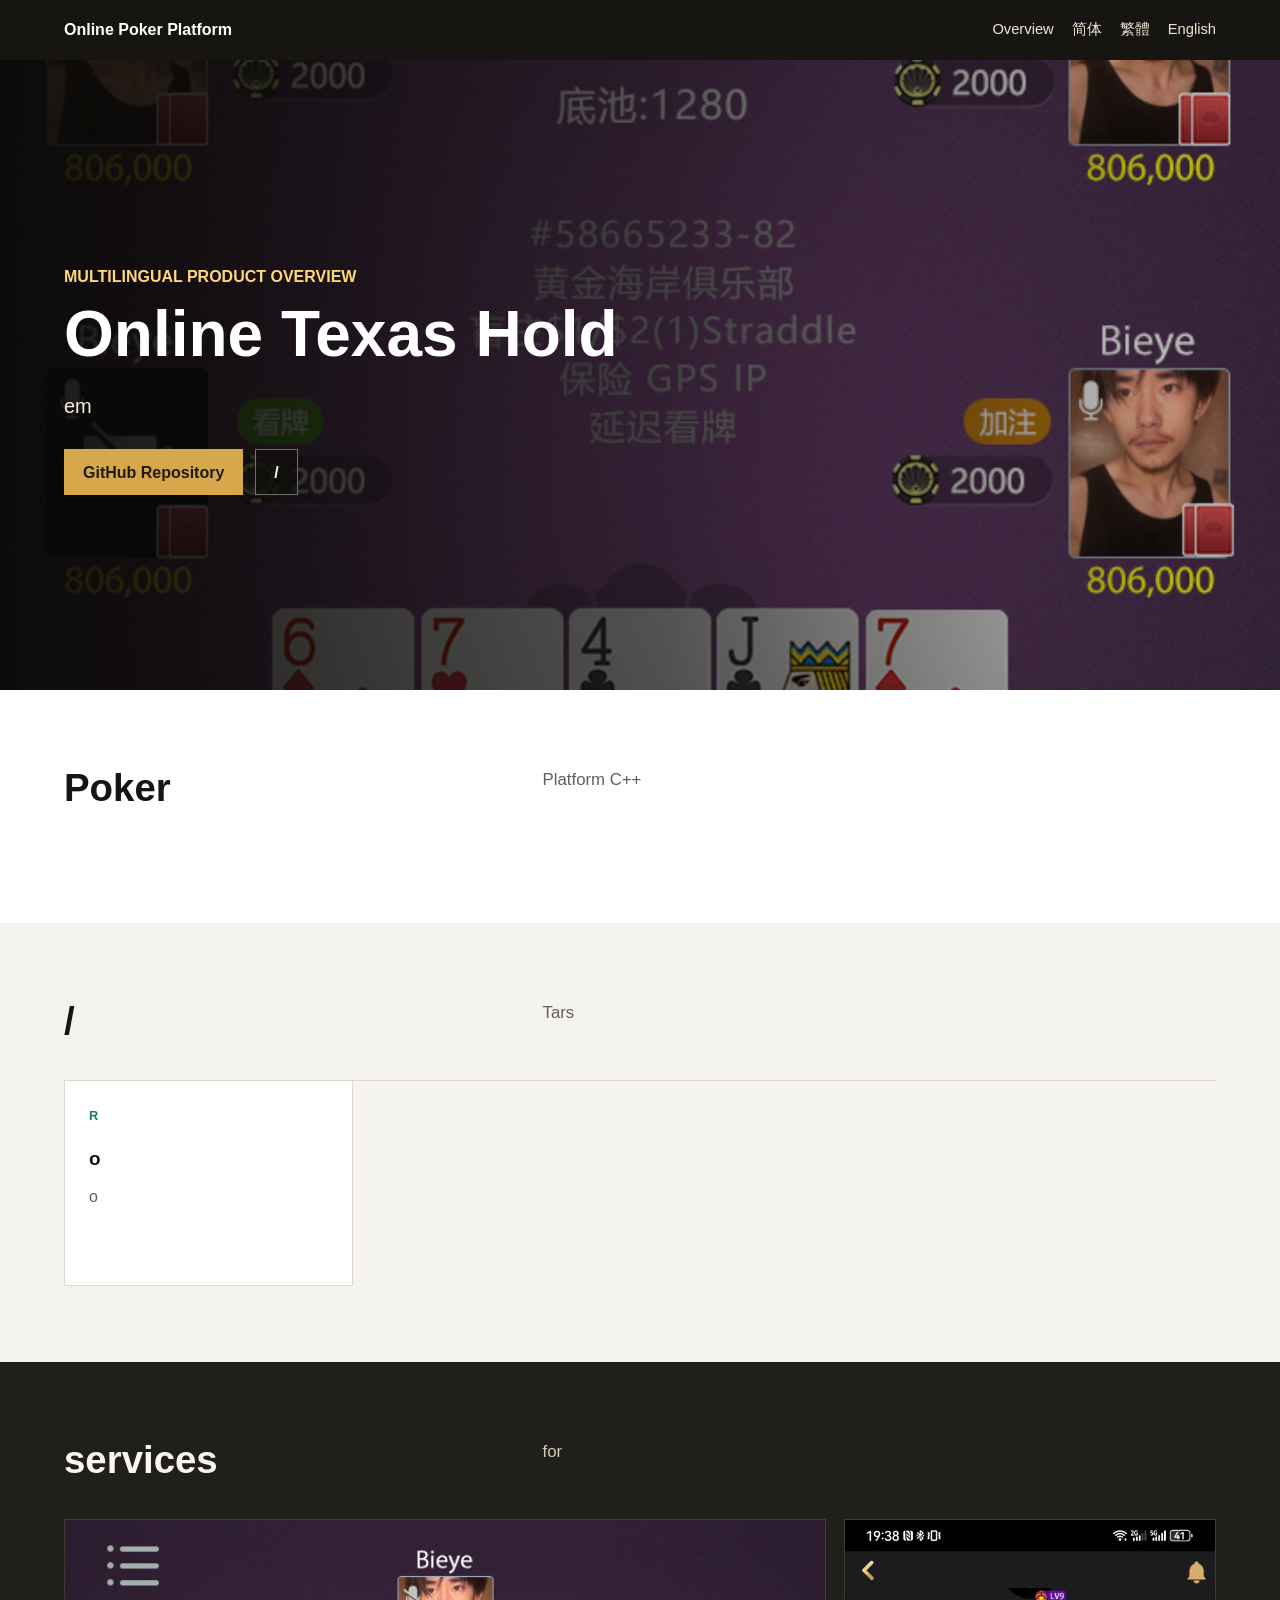
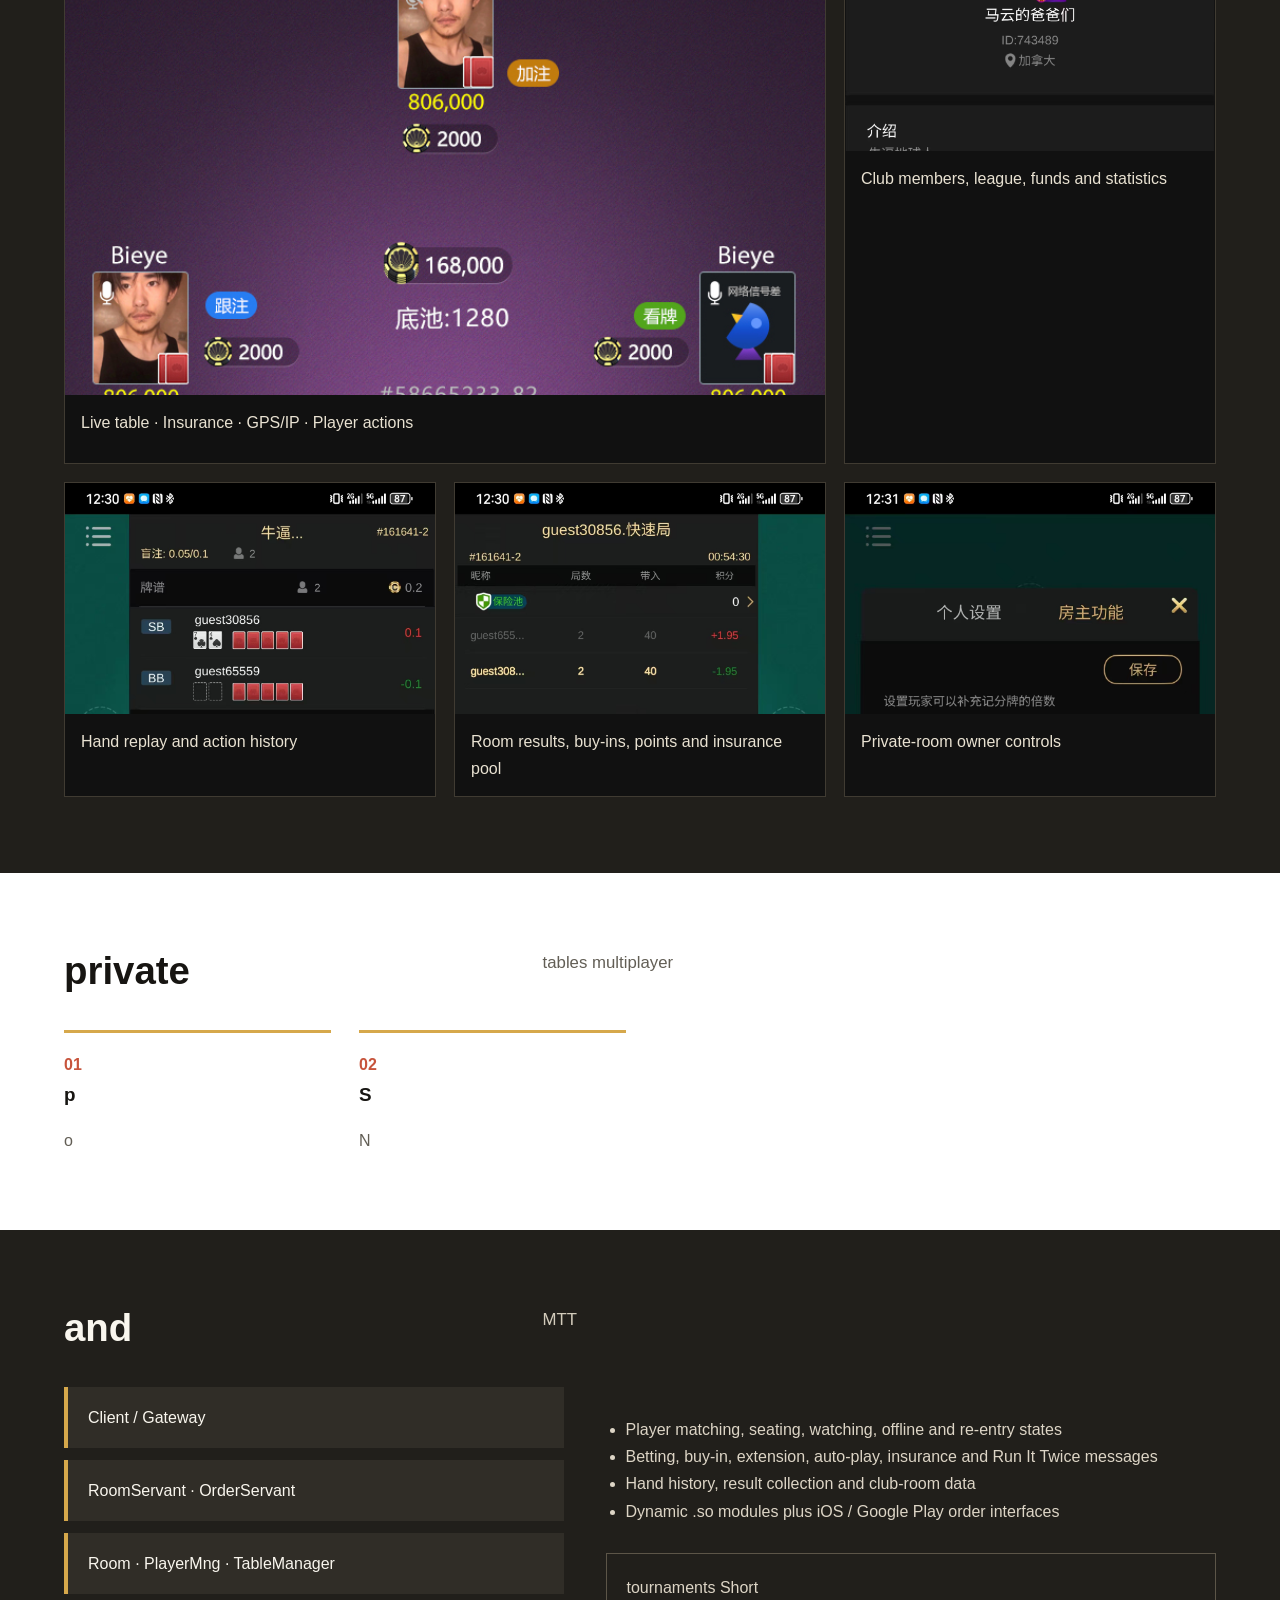
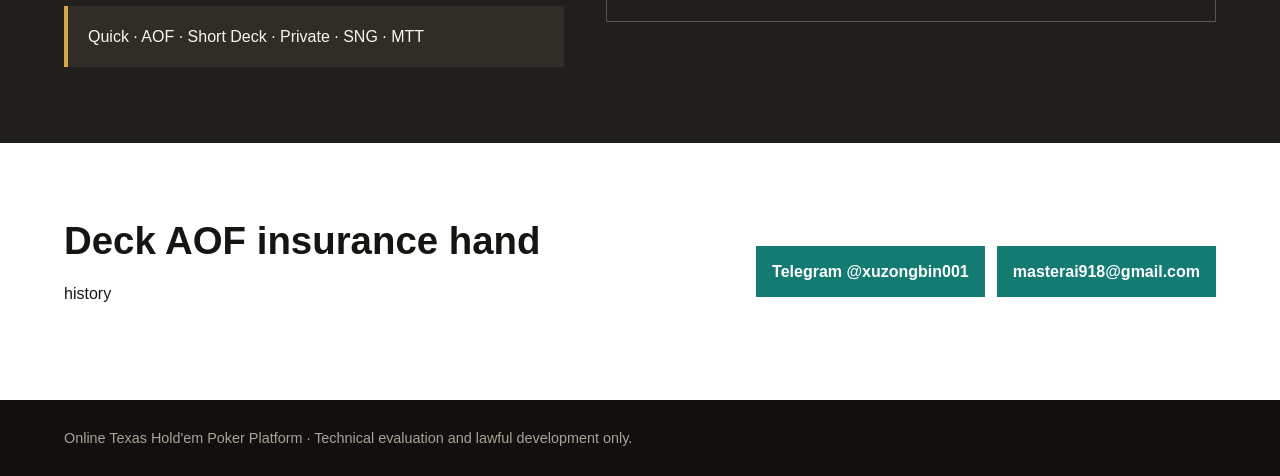
==== docs/index.html @ 519c727b "Add files via upload" ====
<!doctype html><html lang="en"><head><meta charset="utf-8"><meta name="viewport" content="width=device-width,initial-scale=1"><title>Online Texas Holdem Poker Platform | C++ Tars Server</title><meta name="description" content="Multilingual overview of an online Texas Holdem server with private tables, SNG, MTT, Short Deck, AOF, insurance, hand history and club operations."><meta name="robots" content="index,follow,max-image-preview:large"><link rel="canonical" href="https://masterai-top.github.io/Online-Texas-Holdem-Poker-Platform/"><link rel="alternate" hreflang="x-default" href="https://masterai-top.github.io/Online-Texas-Holdem-Poker-Platform/"><link rel="alternate" hreflang="zh-Hans" href="https://masterai-top.github.io/Online-Texas-Holdem-Poker-Platform/zh-cn/"><link rel="alternate" hreflang="zh-Hant" href="https://masterai-top.github.io/Online-Texas-Holdem-Poker-Platform/zh-tw/"><link rel="alternate" hreflang="en" href="https://masterai-top.github.io/Online-Texas-Holdem-Poker-Platform/en/"><meta property="og:type" content="website"><meta property="og:title" content="Online Texas Holdem Poker Platform | C++ Tars Server"><meta property="og:description" content="Multilingual overview of an online Texas Holdem server with private tables, SNG, MTT, Short Deck, AOF, insurance, hand history and club operations."><meta property="og:url" content="https://masterai-top.github.io/Online-Texas-Holdem-Poker-Platform/"><meta property="og:image" content="https://masterai-top.github.io/Online-Texas-Holdem-Poker-Platform/assets/images/poker-table-action.jpg"><link rel="stylesheet" href="assets/style.css"></head><body><a class="skip" href="#main">Skip to content</a><header class="topbar"><a class="brand" href="https://masterai-top.github.io/Online-Texas-Holdem-Poker-Platform/">Online Poker Platform</a><nav class="langs" aria-label="Languages"><a href="https://masterai-top.github.io/Online-Texas-Holdem-Poker-Platform/">Overview</a><a href="https://masterai-top.github.io/Online-Texas-Holdem-Poker-Platform/zh-cn/">简体</a><a href="https://masterai-top.github.io/Online-Texas-Holdem-Poker-Platform/zh-tw/">繁體</a><a href="https://masterai-top.github.io/Online-Texas-Holdem-Poker-Platform/en/">English</a></nav></header><main id="main"><section class="hero"><div class="hero-inner"><div class="eyebrow">MULTILINGUAL PRODUCT OVERVIEW</div><h1>Online Texas Hold</h1><p class="lead">em</p><div class="actions"><a class="button primary" href="https://github.com/masterai-top/Online-Texas-Holdem-Poker-Platform">GitHub Repository</a><a class="button" href="#features">/</a></div></div></section><section class="band light"><div class="inner"><div class="section-head"><h2>Poker</h2><p>Platform C++</p></div></div></section><section class="band" id="features"><div class="inner"><div class="section-head"><h2>/</h2><p>Tars</p></div><div class="feature-grid"><article class="feature"><strong>r</strong><h3>o</h3><p>o</p></article></div></div></section><section class="band dark"><div class="inner"><div class="section-head"><h2>services</h2><p>for</p></div><div class="shots"><figure class="shot wide"><img src="assets/images/poker-table-overview.jpg" alt="Online multiplayer Texas Holdem table" loading="lazy"><figcaption>Live table · Insurance · GPS/IP · Player actions</figcaption></figure><figure class="shot"><img src="assets/images/club-management.jpg" alt="Poker club management" loading="lazy"><figcaption>Club members, league, funds and statistics</figcaption></figure><figure class="shot"><img src="assets/images/hand-history.jpg" alt="Poker hand history replay" loading="lazy"><figcaption>Hand replay and action history</figcaption></figure><figure class="shot"><img src="assets/images/room-results.jpg" alt="Poker room results" loading="lazy"><figcaption>Room results, buy-ins, points and insurance pool</figcaption></figure><figure class="shot"><img src="assets/images/room-owner-controls.jpg" alt="Private room owner controls" loading="lazy"><figcaption>Private-room owner controls</figcaption></figure></div></div></section><section class="band light"><div class="inner"><div class="section-head"><h2>private</h2><p>tables multiplayer</p></div><div class="journey"><article><h3>p</h3><p>o</p></article>
<article><h3>S</h3><p>N</p></article></div></div></section><section class="band dark"><div class="inner"><div class="section-head"><h2>and</h2><p>MTT</p></div><div class="tech-layout"><div class="tech-flow"><div>Client / Gateway</div><div>RoomServant · OrderServant</div><div>Room · PlayerMng · TableManager</div><div>Quick · AOF · Short Deck · Private · SNG · MTT</div></div><div><ul class="tech-list"><li>Player matching, seating, watching, offline and re-entry states</li><li>Betting, buy-in, extension, auto-play, insurance and Run It Twice messages</li><li>Hand history, result collection and club-room data</li><li>Dynamic .so modules plus iOS / Google Play order interfaces</li></ul><p class="notice">tournaments Short</p></div></div></div></section><section class="band light"><div class="inner contact"><div><h2>Deck AOF insurance hand</h2><p>history</p></div><div class="contact-links"><a href="https://t.me/xuzongbin001">Telegram @xuzongbin001</a><a href="mailto:masterai918@gmail.com">masterai918@gmail.com</a></div></div></section></main><footer>Online Texas Hold'em Poker Platform · Technical evaluation and lawful development only.</footer></body></html>
---- docs/assets/style.css ----
:root{--ink:#171512;--paper:#f5f3ed;--surface:#fff;--gold:#d6a84b;--teal:#137b72;--coral:#c7543c;--line:#ded8ca;--muted:#625e55;--max:1180px}*{box-sizing:border-box}html{scroll-behavior:smooth}body{margin:0;color:var(--ink);background:var(--paper);font-family:Inter,"Noto Sans SC","Noto Sans TC","Microsoft YaHei",Arial,sans-serif;line-height:1.7}a{color:inherit}img{display:block;max-width:100%}.skip{position:absolute;left:-9999px}.skip:focus{left:1rem;top:1rem;z-index:20;background:#fff;padding:.75rem}.topbar{min-height:60px;display:flex;align-items:center;justify-content:space-between;gap:20px;padding:0 5vw;background:#171512;color:#fff}.brand{font-weight:800;text-decoration:none}.langs{display:flex;gap:18px;font-size:.92rem}.langs a{color:#eee5d5;text-decoration:none}.langs a[aria-current=page]{color:#ffd878}.hero{min-height:min(70vh,720px);display:grid;align-items:end;position:relative;overflow:hidden;color:#fff;background:#171512 url("images/poker-table-action.jpg") center 38%/cover no-repeat}.hero:before{content:"";position:absolute;inset:0;background:linear-gradient(90deg,rgba(10,9,7,.94),rgba(10,9,7,.68) 52%,rgba(10,9,7,.18))}.hero-inner{width:min(var(--max),90vw);margin:auto;padding:72px 0 64px;position:relative;z-index:1}.eyebrow{color:#ffd878;font-weight:800;text-transform:uppercase}h1{max-width:880px;margin:10px 0 16px;font-size:clamp(2.2rem,5vw,4.7rem);line-height:1.08;letter-spacing:0}.lead{max-width:790px;font-size:clamp(1rem,1.8vw,1.25rem);color:#f4efe3}.actions{display:flex;flex-wrap:wrap;gap:12px;margin-top:26px}.button{display:inline-flex;align-items:center;min-height:46px;padding:0 18px;border:1px solid rgba(255,255,255,.4);text-decoration:none;font-weight:800;background:rgba(16,15,13,.76)}.button.primary{background:var(--gold);border-color:var(--gold);color:#211a0d}.band{padding:76px 0}.band.light{background:var(--surface)}.band.dark{background:#211f1b;color:#f9f6ee}.inner{width:min(var(--max),90vw);margin:auto}.section-head{display:grid;grid-template-columns:minmax(0,.78fr) minmax(0,1.22fr);gap:48px;align-items:start;margin-bottom:36px}h2{margin:0;font-size:clamp(1.75rem,3vw,2.7rem);line-height:1.17;letter-spacing:0}h3{margin:0 0 8px;font-size:1.18rem;letter-spacing:0}.section-head p{margin:0;color:var(--muted);font-size:1.05rem}.dark .section-head p{color:#d2cbbb}.feature-grid{display:grid;grid-template-columns:repeat(4,1fr);border-top:1px solid var(--line);border-left:1px solid var(--line)}.feature{min-height:205px;padding:24px;border-right:1px solid var(--line);border-bottom:1px solid var(--line);background:#fff}.feature strong{display:block;color:var(--teal);font-size:.8rem;text-transform:uppercase;margin-bottom:16px}.feature p{margin:0;color:var(--muted)}.shots{display:grid;grid-template-columns:repeat(3,1fr);gap:18px}.shot{margin:0;overflow:hidden;background:#111;border:1px solid #403b32}.shot img{width:100%;aspect-ratio:16/10;object-fit:cover;object-position:top}.shot figcaption{min-height:68px;padding:14px 16px;color:#e9e2d2}.shot.wide{grid-column:span 2}.journey{display:grid;grid-template-columns:repeat(4,1fr);gap:28px;counter-reset:step}.journey article{border-top:3px solid var(--gold);padding-top:18px}.journey article:before{counter-increment:step;content:"0" counter(step);color:var(--coral);font-weight:900}.journey p{color:var(--muted);margin-bottom:0}.tech-layout{display:grid;grid-template-columns:.9fr 1.1fr;gap:42px;align-items:center}.tech-flow{display:grid;gap:12px}.tech-flow div{padding:17px 20px;border-left:4px solid var(--gold);background:#302d27}.tech-list{margin:0;padding-left:20px;color:#ddd5c6}.notice{margin-top:28px;padding:20px;border:1px solid #5c5548;color:#ddd5c6}.contact{display:grid;grid-template-columns:1fr auto;gap:30px;align-items:center}.contact-links{display:flex;gap:12px;flex-wrap:wrap}.contact-links a{padding:12px 16px;background:var(--teal);color:#fff;text-decoration:none;font-weight:800}footer{padding:26px 5vw;background:#11100e;color:#aaa294;font-size:.9rem}@media(max-width:900px){.feature-grid,.shots{grid-template-columns:repeat(2,1fr)}.journey{grid-template-columns:repeat(2,1fr)}.tech-layout,.section-head{grid-template-columns:1fr;gap:18px}}@media(max-width:620px){.topbar{align-items:flex-start;padding-block:14px}.langs{gap:10px;flex-wrap:wrap;justify-content:flex-end}.hero{min-height:72vh;background-position:58% top}.hero:before{background:linear-gradient(0deg,rgba(10,9,7,.96),rgba(10,9,7,.68) 68%,rgba(10,9,7,.22))}.hero-inner{padding:50px 0}.band{padding:52px 0}.feature-grid,.shots,.journey,.contact{grid-template-columns:1fr}.shot.wide{grid-column:auto}.contact-links{justify-content:flex-start}h1{font-size:2.25rem}}
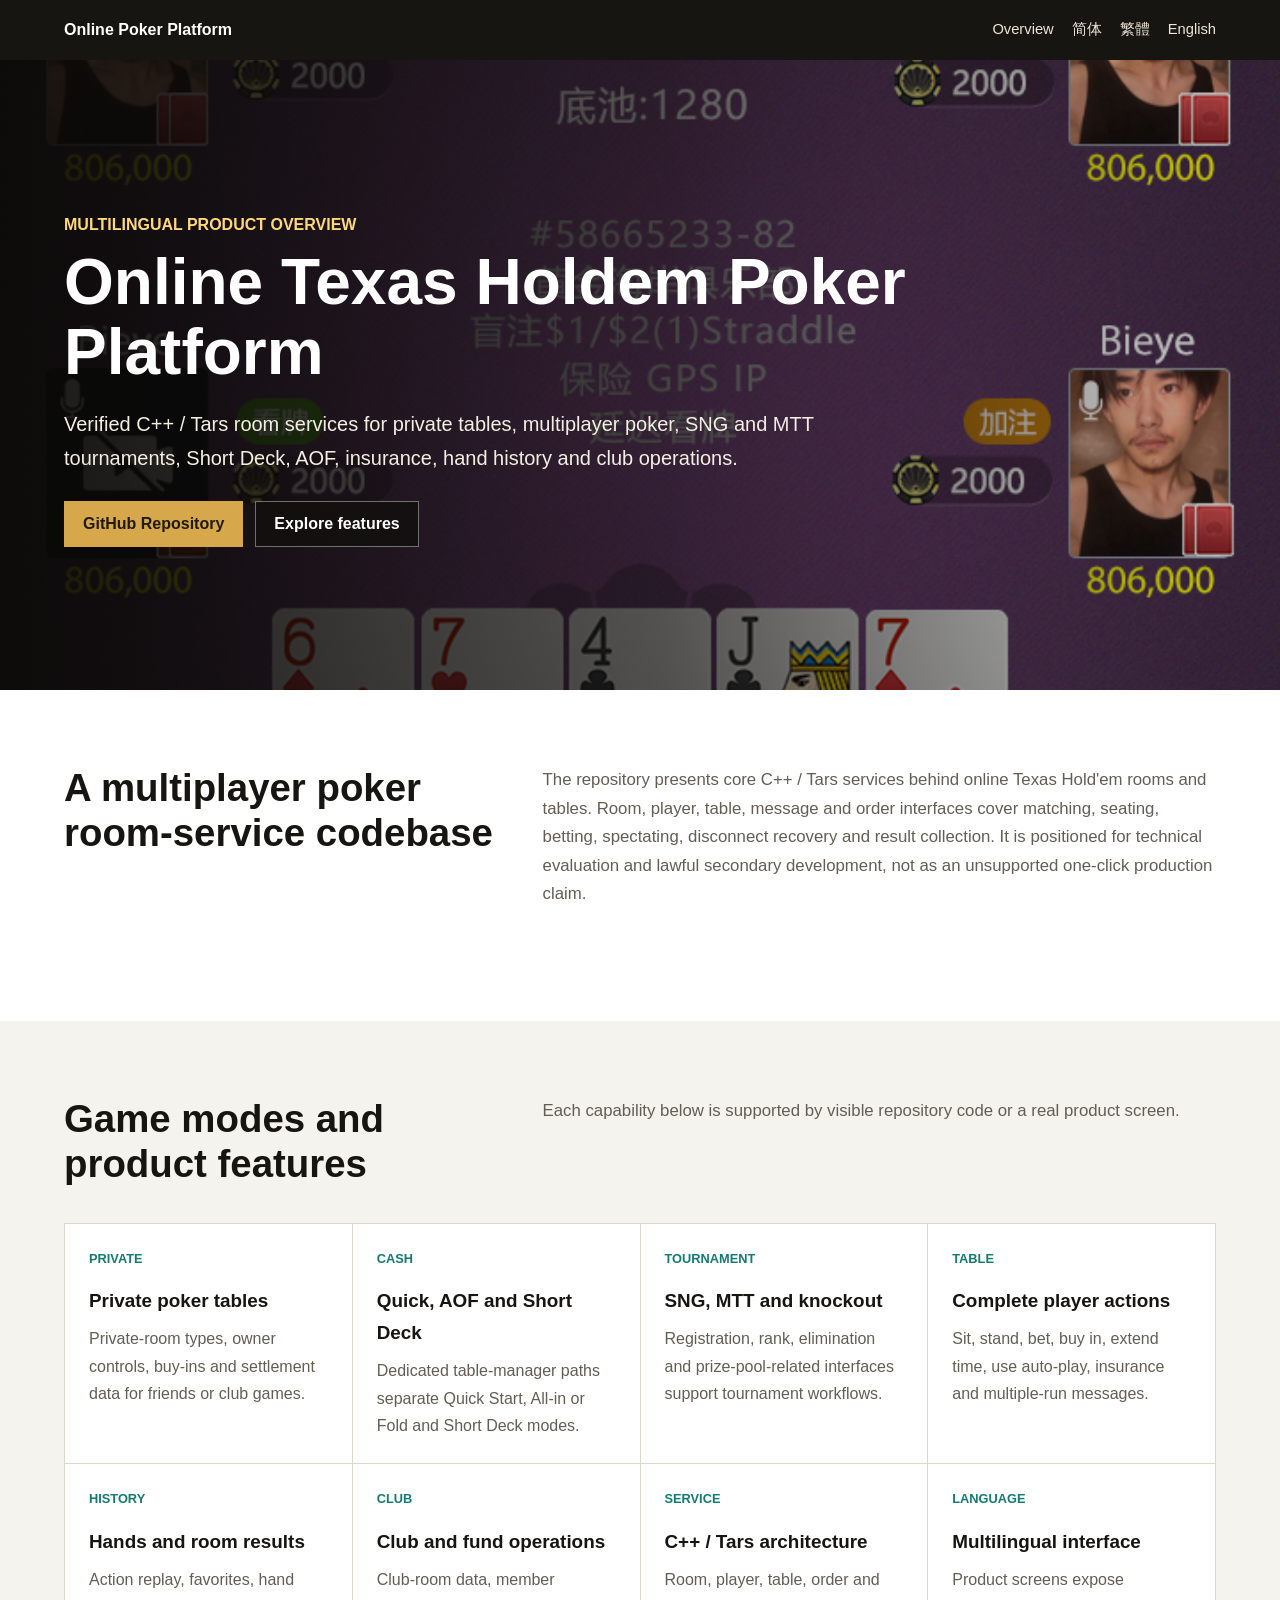
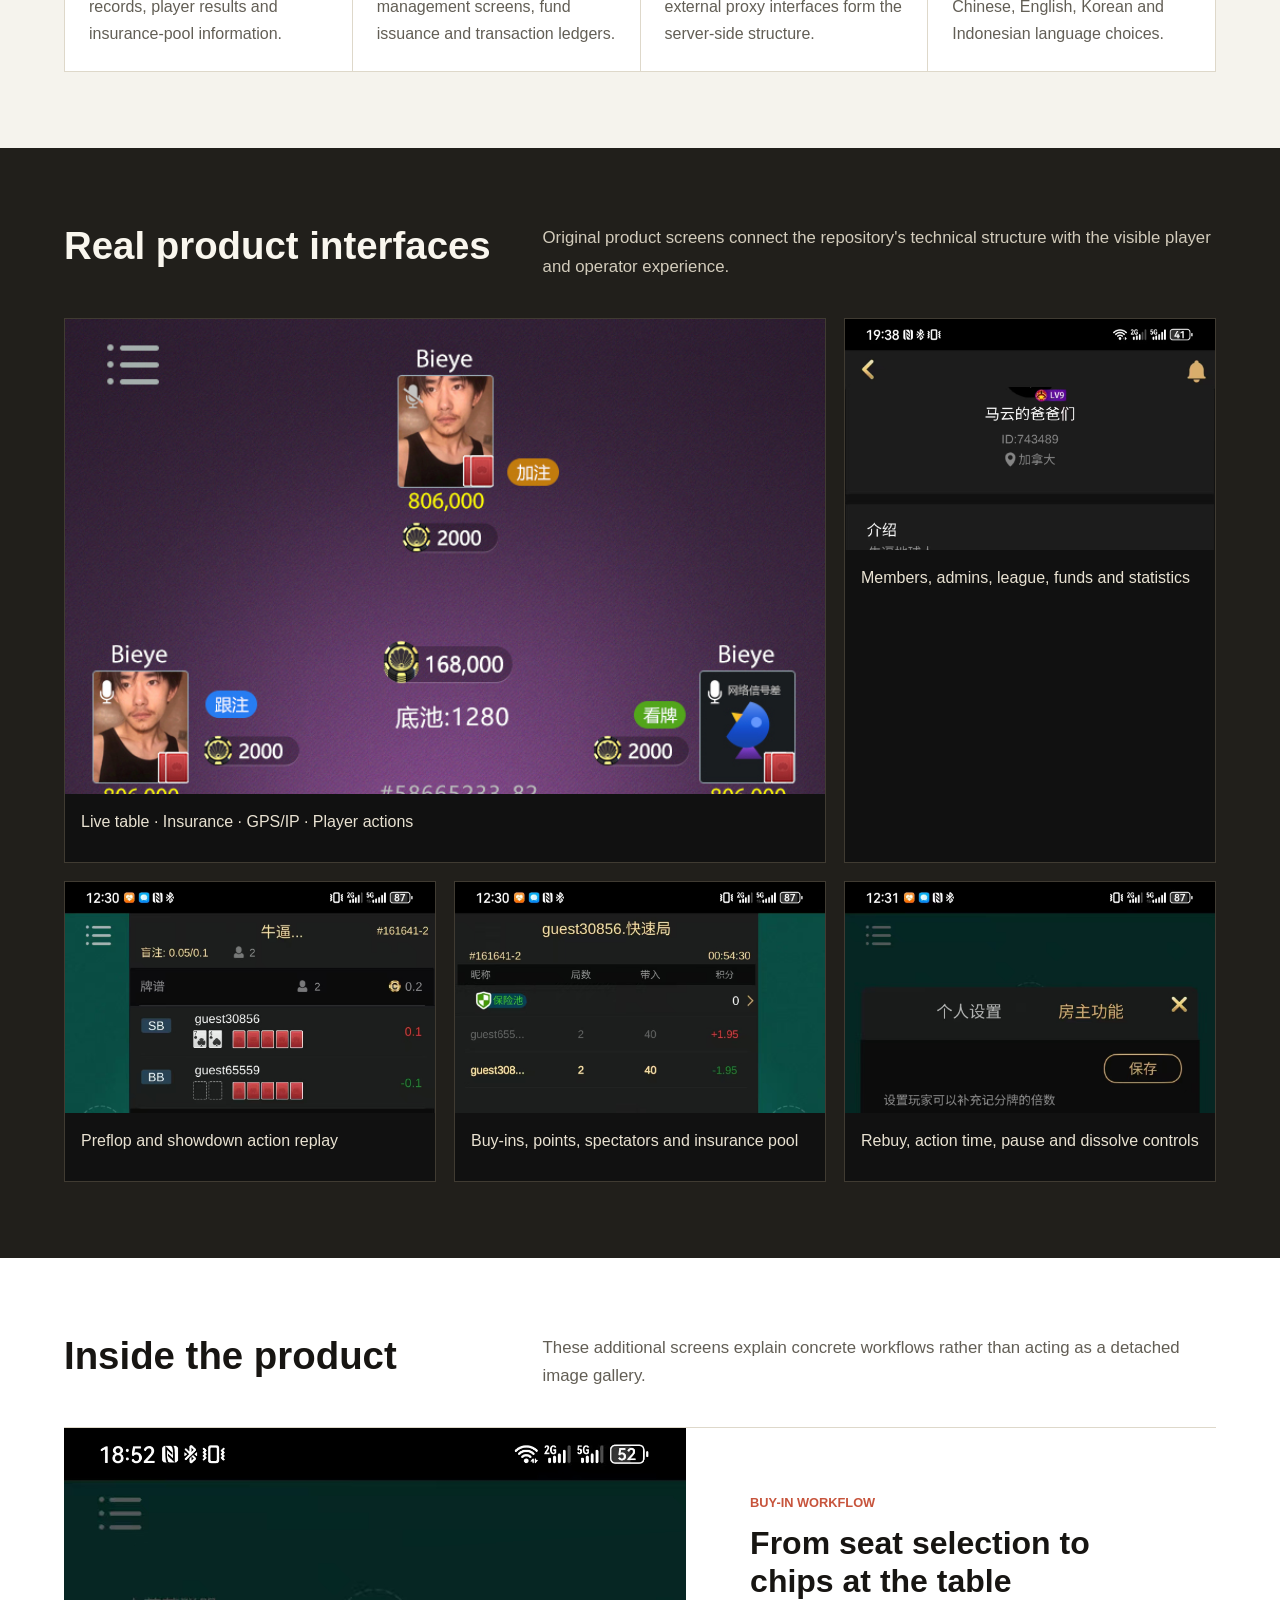
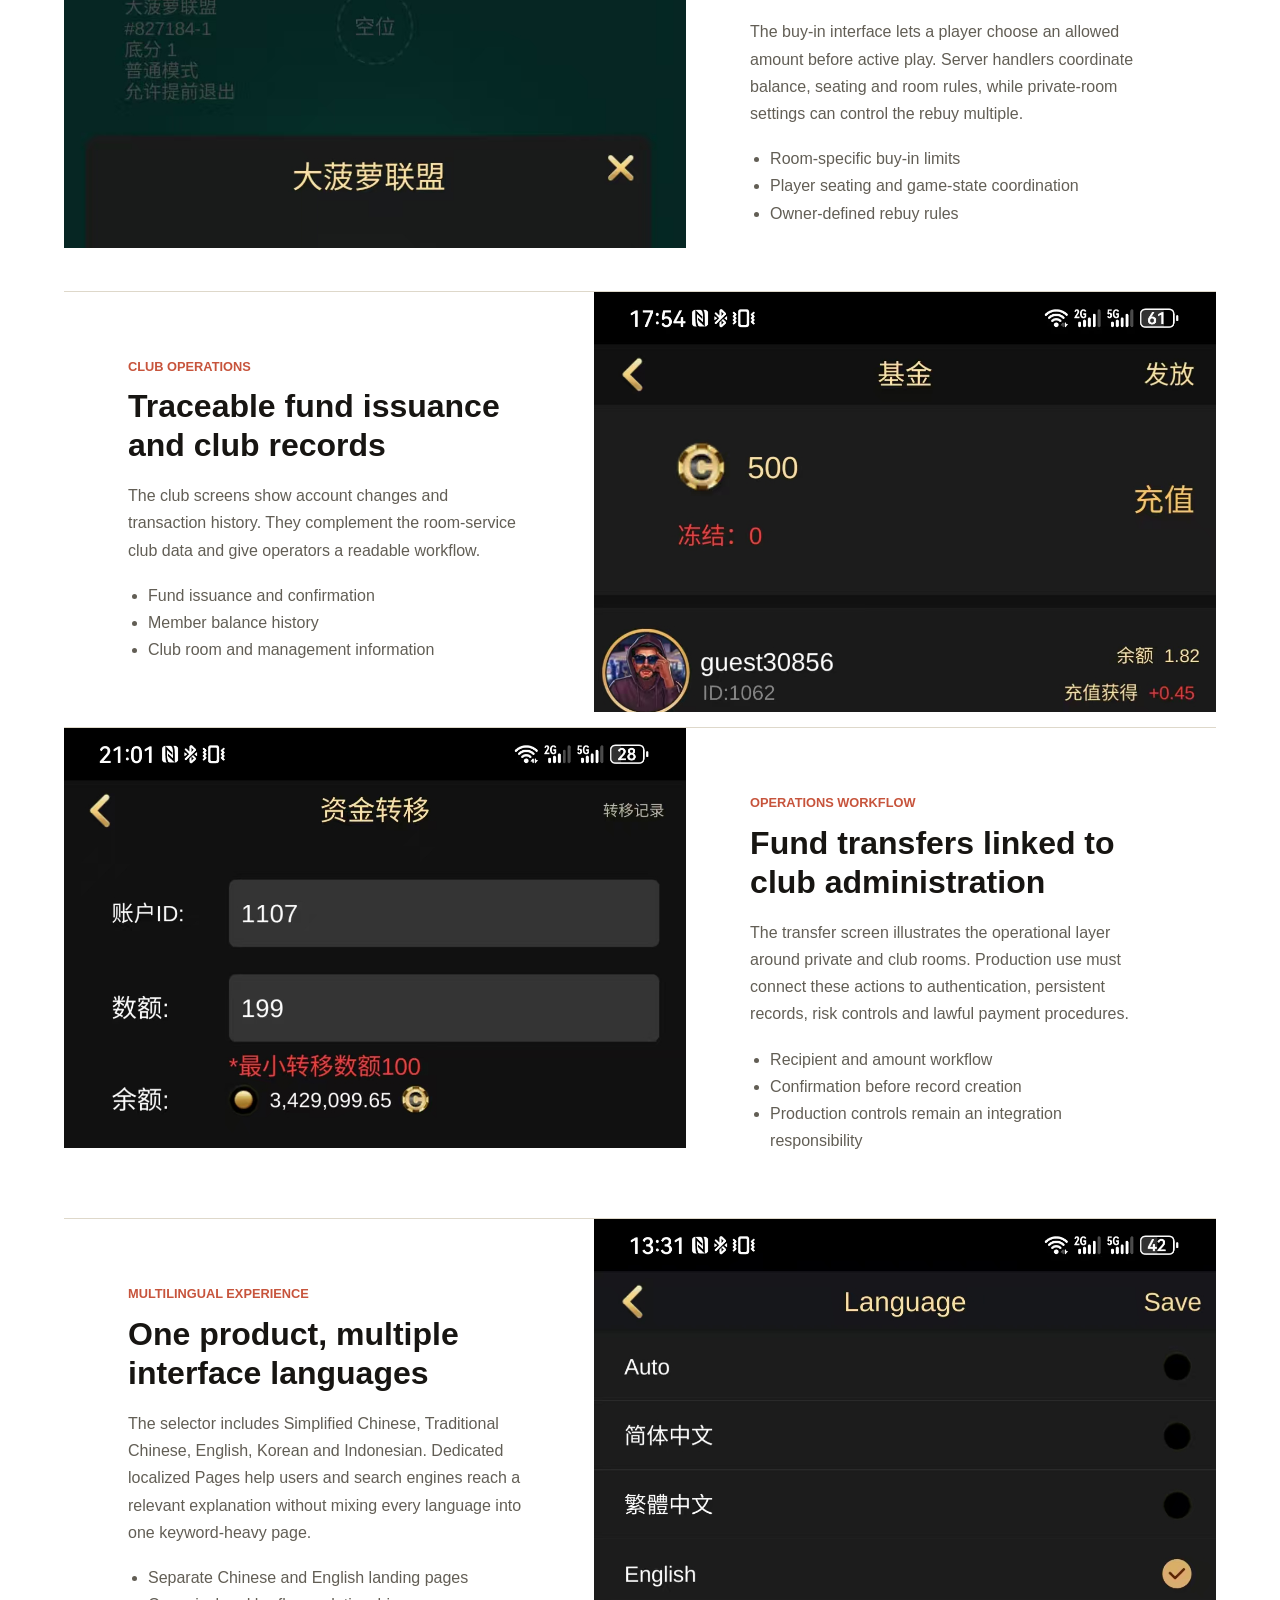
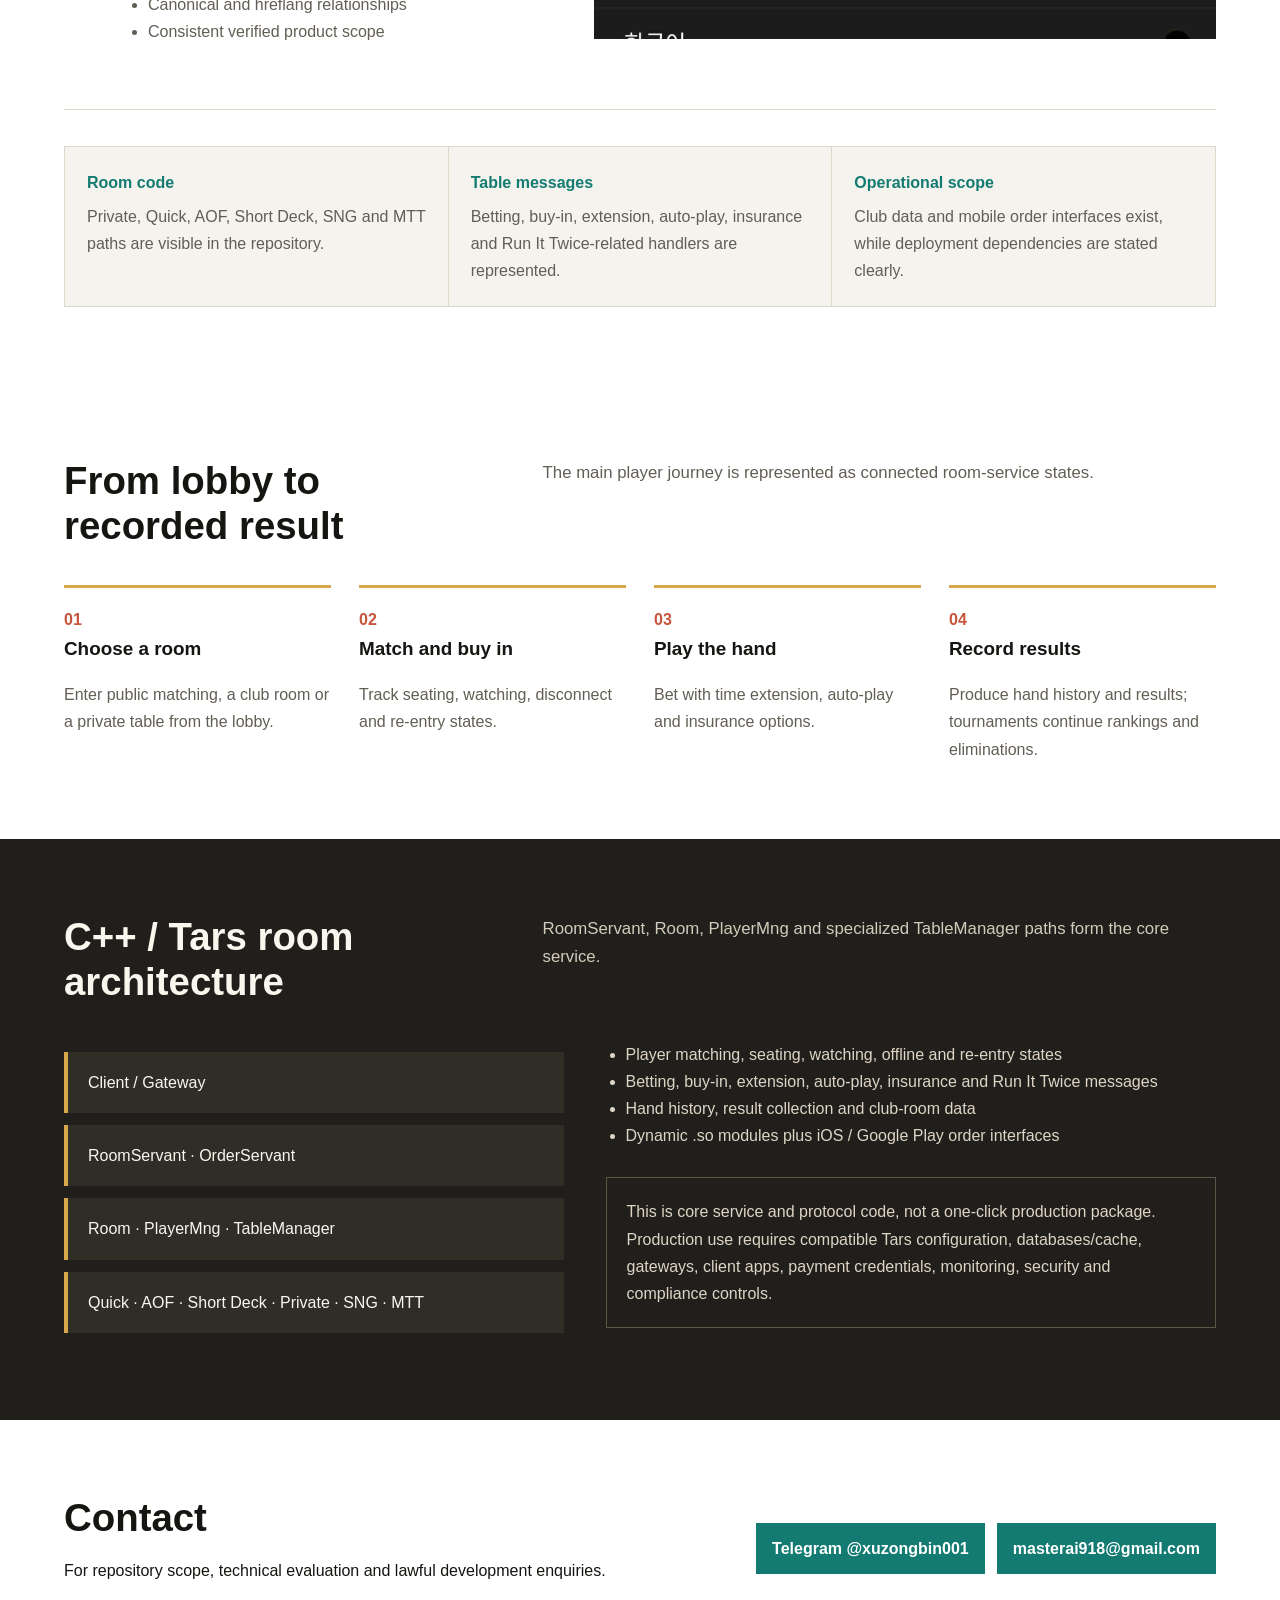
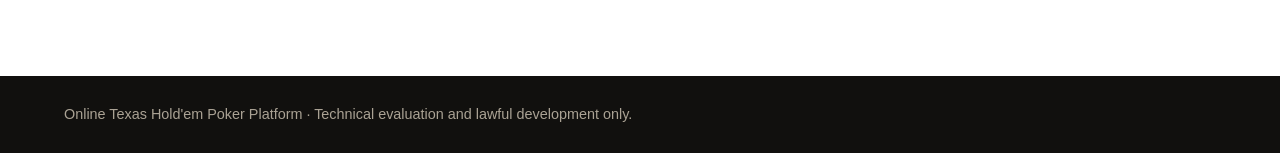
==== commit 4ba1b10f: "Add files via upload" ====
--- a/docs/index.html
+++ b/docs/index.html
@@ -1,3 +1,25 @@
-<!doctype html><html lang="en"><head><meta charset="utf-8"><meta name="viewport" content="width=device-width,initial-scale=1"><title>Online Texas Holdem Poker Platform | C++ Tars Server</title><meta name="description" content="Multilingual overview of an online Texas Holdem server with private tables, SNG, MTT, Short Deck, AOF, insurance, hand history and club operations."><meta name="robots" content="index,follow,max-image-preview:large"><link rel="canonical" href="https://masterai-top.github.io/Online-Texas-Holdem-Poker-Platform/"><link rel="alternate" hreflang="x-default" href="https://masterai-top.github.io/Online-Texas-Holdem-Poker-Platform/"><link rel="alternate" hreflang="zh-Hans" href="https://masterai-top.github.io/Online-Texas-Holdem-Poker-Platform/zh-cn/"><link rel="alternate" hreflang="zh-Hant" href="https://masterai-top.github.io/Online-Texas-Holdem-Poker-Platform/zh-tw/"><link rel="alternate" hreflang="en" href="https://masterai-top.github.io/Online-Texas-Holdem-Poker-Platform/en/"><meta property="og:type" content="website"><meta property="og:title" content="Online Texas Holdem Poker Platform | C++ Tars Server"><meta property="og:description" content="Multilingual overview of an online Texas Holdem server with private tables, SNG, MTT, Short Deck, AOF, insurance, hand history and club operations."><meta property="og:url" content="https://masterai-top.github.io/Online-Texas-Holdem-Poker-Platform/"><meta property="og:image" content="https://masterai-top.github.io/Online-Texas-Holdem-Poker-Platform/assets/images/poker-table-action.jpg"><link rel="stylesheet" href="assets/style.css"></head><body><a class="skip" href="#main">Skip to content</a><header class="topbar"><a class="brand" href="https://masterai-top.github.io/Online-Texas-Holdem-Poker-Platform/">Online Poker Platform</a><nav class="langs" aria-label="Languages"><a href="https://masterai-top.github.io/Online-Texas-Holdem-Poker-Platform/">Overview</a><a href="https://masterai-top.github.io/Online-Texas-Holdem-Poker-Platform/zh-cn/">简体</a><a href="https://masterai-top.github.io/Online-Texas-Holdem-Poker-Platform/zh-tw/">繁體</a><a href="https://masterai-top.github.io/Online-Texas-Holdem-Poker-Platform/en/">English</a></nav></header><main id="main"><section class="hero"><div class="hero-inner"><div class="eyebrow">MULTILINGUAL PRODUCT OVERVIEW</div><h1>Online Texas Hold</h1><p class="lead">em</p><div class="actions"><a class="button primary" href="https://github.com/masterai-top/Online-Texas-Holdem-Poker-Platform">GitHub Repository</a><a class="button" href="#features">/</a></div></div></section><section class="band light"><div class="inner"><div class="section-head"><h2>Poker</h2><p>Platform C++</p></div></div></section><section class="band" id="features"><div class="inner"><div class="section-head"><h2>/</h2><p>Tars</p></div><div class="feature-grid"><article class="feature"><strong>r</strong><h3>o</h3><p>o</p></article></div></div></section><section class="band dark"><div class="inner"><div class="section-head"><h2>services</h2><p>for</p></div><div class="shots"><figure class="shot wide"><img src="assets/images/poker-table-overview.jpg" alt="Online multiplayer Texas Holdem table" loading="lazy"><figcaption>Live table · Insurance · GPS/IP · Player actions</figcaption></figure><figure class="shot"><img src="assets/images/club-management.jpg" alt="Poker club management" loading="lazy"><figcaption>Club members, league, funds and statistics</figcaption></figure><figure class="shot"><img src="assets/images/hand-history.jpg" alt="Poker hand history replay" loading="lazy"><figcaption>Hand replay and action history</figcaption></figure><figure class="shot"><img src="assets/images/room-results.jpg" alt="Poker room results" loading="lazy"><figcaption>Room results, buy-ins, points and insurance pool</figcaption></figure><figure class="shot"><img src="assets/images/room-owner-controls.jpg" alt="Private room owner controls" loading="lazy"><figcaption>Private-room owner controls</figcaption></figure></div></div></section><section class="band light"><div class="inner"><div class="section-head"><h2>private</h2><p>tables multiplayer</p></div><div class="journey"><article><h3>p</h3><p>o</p></article>
-<article><h3>S</h3><p>N</p></article></div></div></section><section class="band dark"><div class="inner"><div class="section-head"><h2>and</h2><p>MTT</p></div><div class="tech-layout"><div class="tech-flow"><div>Client / Gateway</div><div>RoomServant · OrderServant</div><div>Room · PlayerMng · TableManager</div><div>Quick · AOF · Short Deck · Private · SNG · MTT</div></div><div><ul class="tech-list"><li>Player matching, seating, watching, offline and re-entry states</li><li>Betting, buy-in, extension, auto-play, insurance and Run It Twice messages</li><li>Hand history, result collection and club-room data</li><li>Dynamic .so modules plus iOS / Google Play order interfaces</li></ul><p class="notice">tournaments Short</p></div></div></div></section><section class="band light"><div class="inner contact"><div><h2>Deck AOF insurance hand</h2><p>history</p></div><div class="contact-links"><a href="https://t.me/xuzongbin001">Telegram @xuzongbin001</a><a href="mailto:masterai918@gmail.com">masterai918@gmail.com</a></div></div></section></main><footer>Online Texas Hold'em Poker Platform · Technical evaluation and lawful development only.</footer></body></html>
+<!doctype html><html lang="en"><head><meta name="google-site-verification" content="rrp5Uvgzi-1-rMxUBfhV3wjlNrFqzwnqiA4e3qsOLEM" /><meta charset="utf-8"><meta name="viewport" content="width=device-width,initial-scale=1"><title>Online Texas Holdem Poker Platform | C++ Tars Server</title><meta name="description" content="Multilingual overview of an online Texas Holdem server with private tables, SNG, MTT, Short Deck, AOF, insurance, hand history and club operations."><meta name="robots" content="index,follow,max-image-preview:large"><link rel="canonical" href="https://masterai-top.github.io/Online-Texas-Holdem-Poker-Platform/"><link rel="alternate" hreflang="x-default" href="https://masterai-top.github.io/Online-Texas-Holdem-Poker-Platform/"><link rel="alternate" hreflang="zh-Hans" href="https://masterai-top.github.io/Online-Texas-Holdem-Poker-Platform/zh-cn/"><link rel="alternate" hreflang="zh-Hant" href="https://masterai-top.github.io/Online-Texas-Holdem-Poker-Platform/zh-tw/"><link rel="alternate" hreflang="en" href="https://masterai-top.github.io/Online-Texas-Holdem-Poker-Platform/en/"><meta property="og:type" content="website"><meta property="og:title" content="Online Texas Holdem Poker Platform | C++ Tars Server"><meta property="og:description" content="Multilingual overview of an online Texas Holdem server with private tables, SNG, MTT, Short Deck, AOF, insurance, hand history and club operations."><meta property="og:url" content="https://masterai-top.github.io/Online-Texas-Holdem-Poker-Platform/"><meta property="og:image" content="https://masterai-top.github.io/Online-Texas-Holdem-Poker-Platform/assets/images/poker-table-action.jpg"><link rel="stylesheet" href="assets/style.css"><link rel="stylesheet" href="assets/enrichment.css"></head><body><a class="skip" href="#main">Skip to content</a><header class="topbar"><a class="brand" href="https://masterai-top.github.io/Online-Texas-Holdem-Poker-Platform/">Online Poker Platform</a><nav class="langs" aria-label="Languages"><a href="https://masterai-top.github.io/Online-Texas-Holdem-Poker-Platform/">Overview</a><a href="https://masterai-top.github.io/Online-Texas-Holdem-Poker-Platform/zh-cn/">简体</a><a href="https://masterai-top.github.io/Online-Texas-Holdem-Poker-Platform/zh-tw/">繁體</a><a href="https://masterai-top.github.io/Online-Texas-Holdem-Poker-Platform/en/">English</a></nav></header><main id="main">
+<section class="hero"><div class="hero-inner"><div class="eyebrow">MULTILINGUAL PRODUCT OVERVIEW</div><h1>Online Texas Holdem Poker Platform</h1><p class="lead">Verified C++ / Tars room services for private tables, multiplayer poker, SNG and MTT tournaments, Short Deck, AOF, insurance, hand history and club operations.</p><div class="actions"><a class="button primary" href="https://github.com/masterai-top/Online-Texas-Holdem-Poker-Platform">GitHub Repository</a><a class="button" href="#features">Explore features</a></div></div></section>
+<section class="band light"><div class="inner"><div class="section-head"><h2>A multiplayer poker room-service codebase</h2><p>The repository presents core C++ / Tars services behind online Texas Hold'em rooms and tables. Room, player, table, message and order interfaces cover matching, seating, betting, spectating, disconnect recovery and result collection. It is positioned for technical evaluation and lawful secondary development, not as an unsupported one-click production claim.</p></div></div></section>
+<section class="band" id="features"><div class="inner"><div class="section-head"><h2>Game modes and product features</h2><p>Each capability below is supported by visible repository code or a real product screen.</p></div><div class="feature-grid">
+<article class="feature"><strong>Private</strong><h3>Private poker tables</h3><p>Private-room types, owner controls, buy-ins and settlement data for friends or club games.</p></article>
+<article class="feature"><strong>Cash</strong><h3>Quick, AOF and Short Deck</h3><p>Dedicated table-manager paths separate Quick Start, All-in or Fold and Short Deck modes.</p></article>
+<article class="feature"><strong>Tournament</strong><h3>SNG, MTT and knockout</h3><p>Registration, rank, elimination and prize-pool-related interfaces support tournament workflows.</p></article>
+<article class="feature"><strong>Table</strong><h3>Complete player actions</h3><p>Sit, stand, bet, buy in, extend time, use auto-play, insurance and multiple-run messages.</p></article>
+<article class="feature"><strong>History</strong><h3>Hands and room results</h3><p>Action replay, favorites, hand records, player results and insurance-pool information.</p></article>
+<article class="feature"><strong>Club</strong><h3>Club and fund operations</h3><p>Club-room data, member management screens, fund issuance and transaction ledgers.</p></article>
+<article class="feature"><strong>Service</strong><h3>C++ / Tars architecture</h3><p>Room, player, table, order and external proxy interfaces form the server-side structure.</p></article>
+<article class="feature"><strong>Language</strong><h3>Multilingual interface</h3><p>Product screens expose Chinese, English, Korean and Indonesian language choices.</p></article>
+</div></div></section>
+<section class="band dark"><div class="inner"><div class="section-head"><h2>Real product interfaces</h2><p>Original product screens connect the repository's technical structure with the visible player and operator experience.</p></div><div class="shots"><figure class="shot wide"><img src="assets/images/poker-table-overview.jpg" alt="Online multiplayer Texas Holdem table" loading="lazy"><figcaption>Live table · Insurance · GPS/IP · Player actions</figcaption></figure><figure class="shot"><img src="assets/images/club-management.jpg" alt="Poker club management" loading="lazy"><figcaption>Members, admins, league, funds and statistics</figcaption></figure><figure class="shot"><img src="assets/images/hand-history.jpg" alt="Poker hand history replay" loading="lazy"><figcaption>Preflop and showdown action replay</figcaption></figure><figure class="shot"><img src="assets/images/room-results.jpg" alt="Poker room results" loading="lazy"><figcaption>Buy-ins, points, spectators and insurance pool</figcaption></figure><figure class="shot"><img src="assets/images/room-owner-controls.jpg" alt="Private room owner controls" loading="lazy"><figcaption>Rebuy, action time, pause and dissolve controls</figcaption></figure></div></div></section>
+<section class="band light" id="product-details"><div class="inner"><div class="section-head"><h2>Inside the product</h2><p>These additional screens explain concrete workflows rather than acting as a detached image gallery.</p></div><div class="story-stack">
+<article class="story"><div class="story-media"><img src="assets/images/buy-in.jpg" alt="Texas Holdem table buy-in dialog" loading="lazy"></div><div class="story-copy"><p class="kicker">Buy-in workflow</p><h3>From seat selection to chips at the table</h3><p>The buy-in interface lets a player choose an allowed amount before active play. Server handlers coordinate balance, seating and room rules, while private-room settings can control the rebuy multiple.</p><ul><li>Room-specific buy-in limits</li><li>Player seating and game-state coordination</li><li>Owner-defined rebuy rules</li></ul></div></article>
+<article class="story"><div class="story-media"><img src="assets/images/club-fund-ledger.jpg" alt="Poker club fund ledger" loading="lazy"></div><div class="story-copy"><p class="kicker">Club operations</p><h3>Traceable fund issuance and club records</h3><p>The club screens show account changes and transaction history. They complement the room-service club data and give operators a readable workflow.</p><ul><li>Fund issuance and confirmation</li><li>Member balance history</li><li>Club room and management information</li></ul></div></article>
+<article class="story"><div class="story-media"><img src="assets/images/fund-transfer.jpg" alt="Poker club fund transfer screen" loading="lazy"></div><div class="story-copy"><p class="kicker">Operations workflow</p><h3>Fund transfers linked to club administration</h3><p>The transfer screen illustrates the operational layer around private and club rooms. Production use must connect these actions to authentication, persistent records, risk controls and lawful payment procedures.</p><ul><li>Recipient and amount workflow</li><li>Confirmation before record creation</li><li>Production controls remain an integration responsibility</li></ul></div></article>
+<article class="story"><div class="story-media"><img src="assets/images/language-settings.jpg" alt="Multilingual poker application settings" loading="lazy"></div><div class="story-copy"><p class="kicker">Multilingual experience</p><h3>One product, multiple interface languages</h3><p>The selector includes Simplified Chinese, Traditional Chinese, English, Korean and Indonesian. Dedicated localized Pages help users and search engines reach a relevant explanation without mixing every language into one keyword-heavy page.</p><ul><li>Separate Chinese and English landing pages</li><li>Canonical and hreflang relationships</li><li>Consistent verified product scope</li></ul></div></article>
+</div><div class="proof-strip"><div><strong>Room code</strong><p>Private, Quick, AOF, Short Deck, SNG and MTT paths are visible in the repository.</p></div><div><strong>Table messages</strong><p>Betting, buy-in, extension, auto-play, insurance and Run It Twice-related handlers are represented.</p></div><div><strong>Operational scope</strong><p>Club data and mobile order interfaces exist, while deployment dependencies are stated clearly.</p></div></div></div></section>
+<section class="band light"><div class="inner"><div class="section-head"><h2>From lobby to recorded result</h2><p>The main player journey is represented as connected room-service states.</p></div><div class="journey"><article><h3>Choose a room</h3><p>Enter public matching, a club room or a private table from the lobby.</p></article><article><h3>Match and buy in</h3><p>Track seating, watching, disconnect and re-entry states.</p></article><article><h3>Play the hand</h3><p>Bet with time extension, auto-play and insurance options.</p></article><article><h3>Record results</h3><p>Produce hand history and results; tournaments continue rankings and eliminations.</p></article></div></div></section>
+<section class="band dark"><div class="inner"><div class="section-head"><h2>C++ / Tars room architecture</h2><p>RoomServant, Room, PlayerMng and specialized TableManager paths form the core service.</p></div><div class="tech-layout"><div class="tech-flow"><div>Client / Gateway</div><div>RoomServant · OrderServant</div><div>Room · PlayerMng · TableManager</div><div>Quick · AOF · Short Deck · Private · SNG · MTT</div></div><div><ul class="tech-list"><li>Player matching, seating, watching, offline and re-entry states</li><li>Betting, buy-in, extension, auto-play, insurance and Run It Twice messages</li><li>Hand history, result collection and club-room data</li><li>Dynamic .so modules plus iOS / Google Play order interfaces</li></ul><p class="notice">This is core service and protocol code, not a one-click production package. Production use requires compatible Tars configuration, databases/cache, gateways, client apps, payment credentials, monitoring, security and compliance controls.</p></div></div></div></section>
+<section class="band light"><div class="inner contact"><div><h2>Contact</h2><p>For repository scope, technical evaluation and lawful development enquiries.</p></div><div class="contact-links"><a href="https://t.me/xuzongbin001">Telegram @xuzongbin001</a><a href="mailto:masterai918@gmail.com">masterai918@gmail.com</a></div></div></section>
+</main><footer>Online Texas Hold'em Poker Platform · Technical evaluation and lawful development only.</footer></body></html>
 
--- a/docs/assets/enrichment.css
+++ b/docs/assets/enrichment.css
@@ -0,0 +1,17 @@
+.story-stack{display:grid;gap:0;border-top:1px solid var(--line)}
+.story{display:grid;grid-template-columns:minmax(0,1.08fr) minmax(0,.92fr);align-items:stretch;border-bottom:1px solid var(--line);background:#fff}
+.story:nth-child(even){grid-template-columns:minmax(0,.92fr) minmax(0,1.08fr)}
+.story:nth-child(even) .story-media{order:2}
+.story-media{height:420px;min-height:340px;background:#111;overflow:hidden}
+.story-media img{width:100%;height:100%;object-fit:cover;object-position:top}
+.story-copy{display:flex;flex-direction:column;justify-content:center;padding:clamp(28px,5vw,64px)}
+.story-copy .kicker{margin:0 0 10px;color:var(--coral);font-size:.8rem;font-weight:900;text-transform:uppercase}
+.story-copy h3{font-size:clamp(1.4rem,2.5vw,2.1rem);line-height:1.2}
+.story-copy p{margin:10px 0 0;color:var(--muted)}
+.story-copy ul{margin:18px 0 0;padding-left:20px;color:var(--muted)}
+.proof-strip{display:grid;grid-template-columns:repeat(3,1fr);gap:1px;margin-top:36px;background:var(--line);border:1px solid var(--line)}
+.proof-strip div{padding:22px;background:var(--paper)}
+.proof-strip strong{display:block;color:var(--teal);margin-bottom:6px}
+.proof-strip p{margin:0;color:var(--muted)}
+@media(max-width:900px){.story,.story:nth-child(even){grid-template-columns:1fr}.story:nth-child(even) .story-media{order:0}.proof-strip{grid-template-columns:1fr}}
+@media(max-width:620px){.story-media{height:280px;min-height:240px}.story-copy{padding:28px 22px}}
